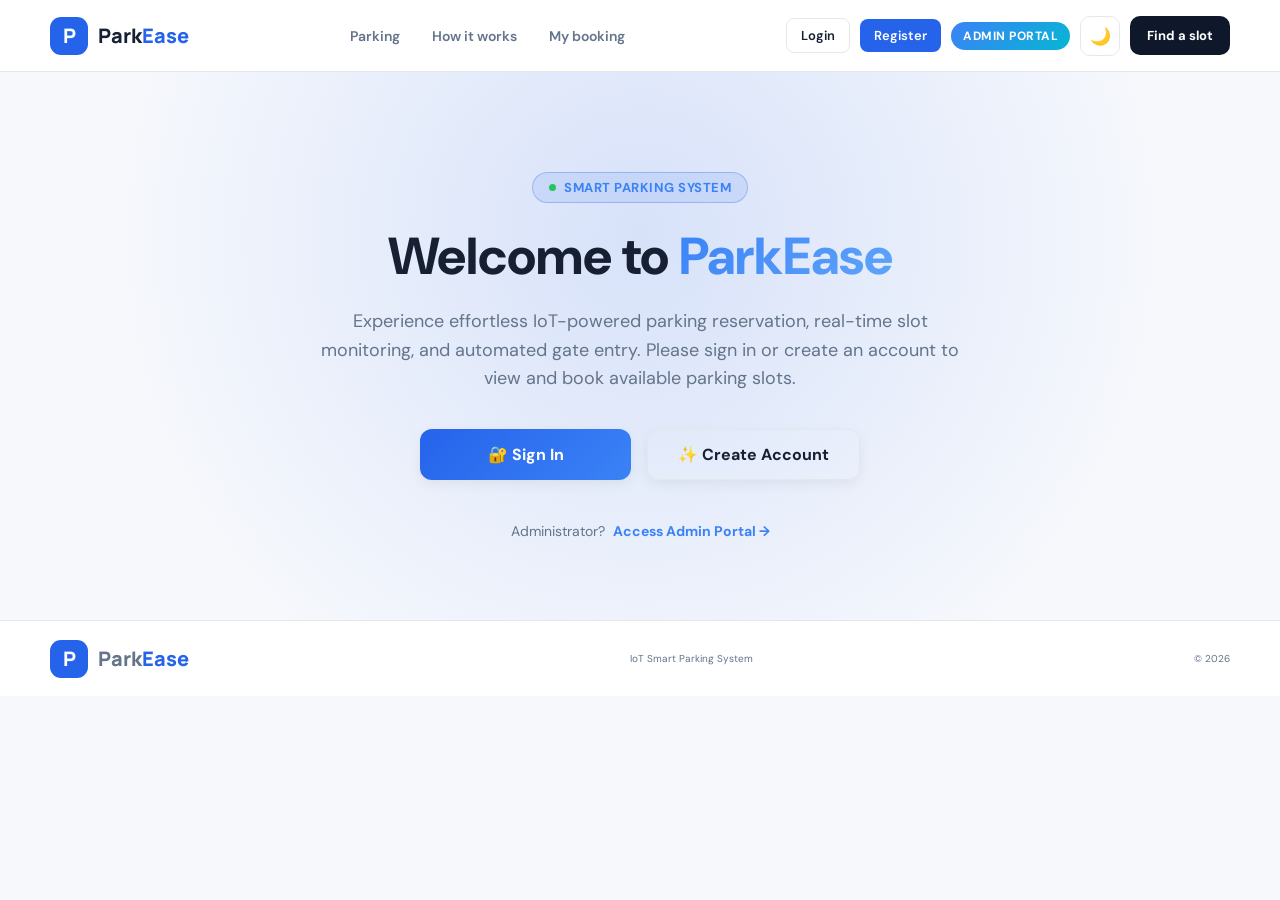
==== frontend/index.html @ 28d11a0b "Initial commit for ParkEase deployment" ====
<!DOCTYPE html>
<html lang="en">

<head>

    <meta charset="UTF-8">

    <meta name="viewport"
          content="width=device-width, initial-scale=1.0">

    <title>ParkEase | Smart Parking</title>

    <link rel="preconnect"
          href="https://fonts.googleapis.com">

    <link rel="preconnect"
          href="https://fonts.gstatic.com"
          crossorigin>

    <link href="https://fonts.googleapis.com/css2?family=DM+Sans:wght@400;500;600;700&family=Manrope:wght@600;700;800&display=swap"
          rel="stylesheet">

    <link rel="stylesheet"
          href="style.css">

</head>


<body>


<!-- =====================================================
     NAVBAR
===================================================== -->

<header class="navbar">

    <div class="container nav-inner">


        <a href="#" class="logo">

            <div class="logo-icon">
                P
            </div>

            <div>
                Park<span>Ease</span>
            </div>

        </a>


        <nav class="nav-links">

            <a href="#parking">
                Parking
            </a>

            <a href="#how">
                How it works
            </a>

            <a href="#booking">
                My booking
            </a>

        </nav>


        <div class="nav-actions">

            <button class="nav-auth-btn" id="navLoginBtn">
                Login
            </button>

            <button class="nav-auth-btn primary" id="navRegisterBtn">
                Register
            </button>

            <button class="nav-auth-btn hidden" id="navAccountBtn">
                👤 My Account
            </button>

            <button class="nav-auth-btn outline hidden" id="navLogoutBtn">
                Logout
            </button>

            <a href="admin.html" class="nav-admin-link" target="_blank">
                Admin Portal
            </a>

            <!-- DARK MODE -->

            <button
                class="theme-toggle"
                id="themeToggle"
                aria-label="Toggle dark mode">

                🌙

            </button>


            <a href="#parking"
               class="nav-button">

                Find a slot

            </a>

        </div>



        <button class="mobile-menu"
                id="mobileMenu">

            ☰

        </button>

    </div>

</header>



<!-- =====================================================
     WELCOME / AUTHENTICATION FIRST LANDING SCREEN
===================================================== -->

<section class="welcome-landing" id="welcomeLanding">
    <div class="container welcome-inner">
        <div class="welcome-badge">
            <span class="live-dot"></span> SMART PARKING SYSTEM
        </div>
        <h1 class="welcome-title">
            Welcome to <span>ParkEase</span>
        </h1>
        <p class="welcome-subtitle">
            Experience effortless IoT-powered parking reservation, real-time slot monitoring, and automated gate entry. Please sign in or create an account to view and book available parking slots.
        </p>
        <div class="welcome-actions">
            <button class="welcome-btn primary" id="welcomeLoginBtn">
                🔐 Sign In
            </button>
            <button class="welcome-btn secondary" id="welcomeRegisterBtn">
                ✨ Create Account
            </button>
        </div>
        <div class="welcome-admin-box">
            <span>Administrator?</span>
            <a href="admin.html" class="welcome-admin-link">Access Admin Portal →</a>
        </div>
    </div>
</section>


<!-- =====================================================
     USER PARKING DASHBOARD (Shown when Authenticated)
===================================================== -->

<div id="dashboardContent" class="dashboard-wrapper hidden">

<!-- =====================================================
     HERO
===================================================== -->

<section class="hero">

    <div class="container hero-content">



        <div class="hero-text">


            <div class="live-label">

                <span class="live-dot"></span>

                LIVE PARKING STATUS

            </div>


            <h1>

                Parking made
                <br>

                <span>effortless.</span>

            </h1>


            <p class="hero-description">

                Find available parking spaces in real time,
                reserve your spot in seconds, and arrive
                knowing exactly where to park.

            </p>


            <div class="hero-buttons">

                <a href="#parking"
                   class="primary-button">

                    Reserve a parking slot

                </a>


                <a href="#how"
                   class="secondary-button">

                    How it works

                </a>

            </div>


        </div>



        <!-- HERO DASHBOARD -->

        <div class="hero-dashboard">


            <div class="dashboard-header">


                <div>

                    <small>
                        SMART PARKING
                    </small>

                    <h3>
                        City Center Parking
                    </h3>

                </div>


                <div class="open-status">

                    OPEN

                </div>


            </div>



            <div class="availability">


                <div class="availability-number"
                     id="heroAvailable">

                    3

                </div>


                <div class="availability-text">

                    <strong>
                        spaces available
                    </strong>

                    <span>
                        out of 3 total spaces
                    </span>

                </div>


            </div>



            <div class="progress">

                <span id="heroProgress"></span>

            </div>



            <div class="mini-slots"
                 id="miniSlots">

            </div>


        </div>


    </div>

</section>



<!-- =====================================================
     STATISTICS
===================================================== -->

<section class="container stats">


    <div class="stat-card">


        <div class="stat-icon green">
            ✓
        </div>


        <div>

            <small>
                AVAILABLE
            </small>

            <strong id="availableCount">
                3
            </strong>

        </div>


    </div>



    <div class="stat-card">


        <div class="stat-icon yellow">
            ◷
        </div>


        <div>

            <small>
                RESERVED
            </small>

            <strong id="reservedCount">
                0
            </strong>

        </div>


    </div>



    <div class="stat-card">


        <div class="stat-icon red">
            ●
        </div>


        <div>

            <small>
                OCCUPIED
            </small>

            <strong id="occupiedCount">
                0
            </strong>

        </div>


    </div>



    <div class="stat-card">


        <div class="stat-icon blue">
            ⚡
        </div>


        <div>

            <small>
                SYSTEM
            </small>

            <strong>
                ONLINE
            </strong>

        </div>


    </div>


</section>



<!-- =====================================================
     PARKING
===================================================== -->

<section class="parking-section"
         id="parking">


    <div class="container">


        <div class="section-title">


            <span class="section-label">
                PARKING AREA
            </span>


            <h2>
                Choose your parking space
            </h2>


            <p>
                Check live availability and reserve
                an open space before you arrive.
            </p>


        </div>



        <div class="parking-wrapper">


            <div class="parking-area">

                <div class="slot-grid"
                     id="slotGrid">

                </div>

            </div>



            <aside class="parking-info">


                <div class="info-icon">
                    P
                </div>


                <h3>
                    Park with confidence.
                </h3>


                <p>

                    Your parking status will be
                    updated automatically using IoT
                    sensors once the hardware is connected.

                </p>



                <div class="info-row">

                    <span>
                        Availability
                    </span>

                    <strong id="sideAvailability">
                        3 / 3
                    </strong>

                </div>



                <div class="info-row">

                    <span>
                        Booking
                    </span>

                    <strong>
                        Instant
                    </strong>

                </div>



                <div class="info-row">

                    <span>
                        Access
                    </span>

                    <strong>
                        24 / 7
                    </strong>

                </div>


            </aside>


        </div>


    </div>

</section>



<!-- =====================================================
     HOW IT WORKS
===================================================== -->

<section class="how"
         id="how">


    <div class="container">


        <div class="section-title">


            <span class="section-label">
                HOW IT WORKS
            </span>


            <h2>
                From booking to parked.
            </h2>


            <p>
                Book your slot, verify your reservation at the entrance, and park with IoT assistance.
            </p>


        </div>



        <div class="steps">


            <article class="step">

                <div class="step-number">
                    01
                </div>

                <div class="step-icon">
                    B
                </div>

                <h3>
                    Book your slot
                </h3>

                <p>
                    Check live slot availability and
                    reserve a parking space with your
                    vehicle number.
                </p>

            </article>



            <article class="step">

                <div class="step-number">
                    02
                </div>

                <div class="step-icon">
                    ✓
                </div>

                <h3>
                    Verify & enter
                </h3>

                <p>
                    When your vehicle reaches the
                    entry sensor, tap Enter Parking.
                    Your active booking is verified
                    automatically.
                </p>

            </article>



            <article class="step">

                <div class="step-number">
                    03
                </div>

                <div class="step-icon">
                    P
                </div>

                <h3>
                    Gate opens & park
                </h3>

                <p>
                    A verified vehicle is allowed
                    through the smart gate. The slot
                    sensor then confirms the vehicle.
                </p>

            </article>


        </div>


    </div>

</section>



<!-- =====================================================
     MY BOOKING
===================================================== -->

<section class="booking-section"
         id="booking">


    <div class="container">


        <div class="booking-card">


            <div>

                <span class="section-label">
                    MY BOOKING
                </span>


                <h2 id="bookingHeading">
                    No active reservation
                </h2>


                <p id="bookingText">
                    Choose an available slot
                    to create your reservation.
                </p>

                <div class="booking-details hidden"
                     id="bookingDetails">

                    <div class="booking-detail">
                        <span>Booking ID</span>
                        <strong id="bookingIdValue">—</strong>
                    </div>

                    <div class="booking-detail">
                        <span>Vehicle</span>
                        <strong id="bookingVehicleValue">—</strong>
                    </div>

                    <div class="booking-detail">
                        <span>Slot</span>
                        <strong id="bookingSlotValue">—</strong>
                    </div>

                </div>

                <div class="entry-panel hidden"
                     id="entryPanel">

                    <div class="entry-status">
                        <span class="entry-status-dot"
                              id="entryStatusDot"></span>

                        <div>
                            <strong id="entryStatusTitle">
                                Ready for entry
                            </strong>

                            <p id="entryStatusText">
                                Reach the entry sensor, then tap Enter Parking.
                            </p>
                        </div>
                    </div>

                    <button class="enter-button"
                            id="enterParking"
                            type="button">

                        Enter Parking

                    </button>

                </div>

            </div>


            <button class="cancel-button hidden"
                    id="cancelBooking">

                Cancel reservation

            </button>


        </div>


    </div>

</section>

</div> <!-- End #dashboardContent -->

<!-- =====================================================
     FOOTER
===================================================== -->

<footer>

    <div class="container footer-inner">


        <div class="logo">

            <div class="logo-icon">
                P
            </div>

            <div>
                Park<span>Ease</span>
            </div>

        </div>


        <span>
            IoT Smart Parking System
        </span>


        <span>
            © 2026
        </span>


    </div>

</footer>



<!-- =====================================================
     BOOKING MODAL
===================================================== -->

<div class="modal-overlay hidden"
     id="modal">


    <div class="modal">


        <button class="close-modal"
                id="closeModal">

            ×

        </button>


        <div class="modal-icon">
            P
        </div>


        <span class="section-label">
            RESERVE PARKING
        </span>


        <h2>
            Book <span id="modalSlot">S1</span>
        </h2>


        <p class="modal-description">
            Your account profile is automatically linked to this reservation.
            Please enter your vehicle number below to confirm.
        </p>


        <form id="bookingForm">


            <input type="hidden"
                   id="selectedSlot">


            <div class="form-group">

                <label>
                    Full name <small class="field-badge">(Auto-fetched from account)</small>
                </label>

                <input type="text"
                       id="userName"
                       placeholder="Account Full Name"
                       readonly
                       disabled
                       class="readonly-field">

            </div>


            <div class="form-group">

                <label>
                    Mobile number <small class="field-badge">(Auto-fetched from account)</small>
                </label>

                <input type="tel"
                       id="userPhone"
                       placeholder="Account Mobile Number"
                       readonly
                       disabled
                       class="readonly-field">

            </div>



            <div class="form-group">

                <label>
                    Vehicle number
                </label>

                <input type="text"
                       id="vehicleNumber"
                       placeholder="e.g. MH12AB1234"
                       maxlength="12"
                       autocomplete="off"
                       required>

            </div>


            <button class="confirm-button"
                    type="submit">

                Confirm reservation

            </button>


        </form>


        <small class="demo-note">

            Your booking is linked to your vehicle number
            and will be verified before parking entry.

        </small>


    </div>

</div>



<!-- =====================================================
     LOGIN MODAL
===================================================== -->
<div class="modal-overlay hidden" id="loginModal">
    <div class="modal">
        <button class="close-modal" id="closeLoginModal">×</button>
        <div class="modal-icon">P</div>
        <span class="section-label">USER ACCESS</span>
        <h2>Sign In to <span>ParkEase</span></h2>
        <p class="modal-description">Enter your email and password to access your reservations.</p>
        
        <form id="userLoginForm">
            <div class="form-group">
                <label>Email address</label>
                <input type="email" id="loginEmail" placeholder="your.email@example.com" required>
            </div>
            <div class="form-group">
                <label>Password</label>
                <div class="password-input-wrapper">
                    <input type="password" id="loginPassword" required>
                    <button type="button" class="password-toggle-btn" aria-label="Toggle password visibility" tabindex="-1">👁️</button>
                </div>
            </div>
            <button class="confirm-button" type="submit" id="btnLoginSubmit">Sign In</button>
        </form>
        
        <div class="auth-modal-footer">
            <a href="#" id="openForgotPassword" class="forgot-password-link">Forgot Password?</a>
        </div>
        <div class="auth-modal-footer">
            Don't have an account? <a href="#" id="switchToRegister">Create Account</a>
        </div>
    </div>
</div>

<!-- =====================================================
     FORGOT PASSWORD MODAL
===================================================== -->
<div class="modal-overlay hidden" id="forgotPasswordModal">
    <div class="modal">
        <button class="close-modal" id="closeForgotPasswordModal">×</button>
        <div class="modal-icon">🔑</div>
        <span class="section-label">ACCOUNT RECOVERY</span>
        <h2>Forgot Password?</h2>
        <p class="modal-description">Enter your registered email address to receive password reset instructions.</p>
        
        <form id="forgotPasswordForm">
            <div class="form-group">
                <label>Email address</label>
                <input type="email" id="forgotEmail" placeholder="your.email@example.com" required>
            </div>
            <button class="confirm-button" type="submit" id="btnForgotSubmit">Send Reset Link</button>
        </form>
        
        <div class="auth-modal-footer">
            Remember your password? <a href="#" id="forgotSwitchToLogin">Sign in instead</a>
        </div>
    </div>
</div>

<!-- =====================================================
     RESET PASSWORD MODAL
===================================================== -->
<div class="modal-overlay hidden" id="resetPasswordModal">
    <div class="modal">
        <button class="close-modal" id="closeResetPasswordModal">×</button>
        <div class="modal-icon">🔒</div>
        <span class="section-label">NEW PASSWORD</span>
        <h2>Reset Password</h2>
        <p class="modal-description">Enter your reset token and your new password below.</p>
        
        <form id="resetPasswordForm">
            <div class="form-group">
                <label>Reset Token</label>
                <input type="text" id="resetToken" placeholder="Enter reset token" required>
            </div>
            <div class="form-group">
                <label>New Password</label>
                <div class="password-input-wrapper">
                    <input type="password" id="resetNewPassword" minlength="6" required>
                    <button type="button" class="password-toggle-btn" aria-label="Toggle password visibility" tabindex="-1">👁️</button>
                </div>
            </div>
            <div class="form-group">
                <label>Confirm New Password</label>
                <div class="password-input-wrapper">
                    <input type="password" id="resetConfirmPassword" minlength="6" required>
                    <button type="button" class="password-toggle-btn" aria-label="Toggle password visibility" tabindex="-1">👁️</button>
                </div>
            </div>
            <button class="confirm-button" type="submit" id="btnResetSubmit">Reset Password</button>
        </form>
        
        <div class="auth-modal-footer">
            <a href="#" id="resetSwitchToLogin">Back to Sign In</a>
        </div>
    </div>
</div>

<!-- =====================================================
     REGISTER MODAL
===================================================== -->
<div class="modal-overlay hidden" id="registerModal">
    <div class="modal">
        <button class="close-modal" id="closeRegisterModal">×</button>
        <div class="modal-icon">P</div>
        <span class="section-label">NEW ACCOUNT</span>
        <h2>Create Account</h2>
        <p class="modal-description">Register to manage smart parking reservations effortlessly.</p>
        
        <form id="userRegisterForm">
            <div class="form-group">
                <label>Full name</label>
                <input type="text" id="regName" placeholder="Enter your full name" required>
            </div>
            <div class="form-group">
                <label>Email address</label>
                <input type="email" id="regEmail" placeholder="your.email@example.com" required>
            </div>
            <div class="form-group">
                <label>Mobile number</label>
                <input type="tel" id="regPhone" placeholder="10-digit mobile number" maxlength="10" pattern="[0-9]{10}" required>
            </div>
            <div class="form-group">
                <label>Password</label>
                <div class="password-input-wrapper">
                    <input type="password" id="regPassword" minlength="6" required>
                    <button type="button" class="password-toggle-btn" aria-label="Toggle password visibility" tabindex="-1">👁️</button>
                </div>
            </div>
            <div class="form-group">
                <label>Confirm Password</label>
                <div class="password-input-wrapper">
                    <input type="password" id="regConfirmPassword" minlength="6" required>
                    <button type="button" class="password-toggle-btn" aria-label="Toggle password visibility" tabindex="-1">👁️</button>
                </div>
            </div>
            <button class="confirm-button" type="submit" id="btnRegisterSubmit">Register Account</button>
        </form>

        <div class="auth-modal-footer">
            Already have an account? <a href="#" id="switchToLogin">Sign in instead</a>
        </div>
    </div>
</div>

<!-- =====================================================
     MY ACCOUNT MODAL
===================================================== -->
<div class="modal-overlay hidden" id="accountModal">
    <div class="modal">
        <button class="close-modal" id="closeAccountModal">×</button>
        <div class="modal-icon">👤</div>
        <span class="section-label">USER PROFILE</span>
        <h2>My Account</h2>
        <div class="account-details-box">
            <div class="account-row"><span>Full Name</span><strong id="accName">—</strong></div>
            <div class="account-row"><span>Email</span><strong id="accEmail">—</strong></div>
            <div class="account-row"><span>Mobile</span><strong id="accPhone">—</strong></div>
            <div class="account-row"><span>Role</span><strong id="accRole">USER</strong></div>
        </div>
        <div class="account-actions">
            <a href="#booking" class="account-btn" id="btnGoToBooking">My Booking</a>
            <button type="button" class="account-btn danger" id="modalLogoutBtn">Sign Out</button>
        </div>
    </div>
</div>

<!-- TOAST -->

<div class="toast hidden"
     id="toast">
</div>



<script src="script.js"></script>

</body>

</html>
---- frontend/style.css ----
/* =====================================================
   PARKEASE - SMART PARKING
   COMPLETE RESPONSIVE CSS
===================================================== */


/* =====================================================
   GLOBAL RESET
===================================================== */

* {
    margin: 0;
    padding: 0;
    box-sizing: border-box;
}

html {
    scroll-behavior: smooth;
}

body {
    font-family: "DM Sans", sans-serif;
    background: var(--background);
    color: var(--text);

    transition:
        background 0.3s ease,
        color 0.3s ease;
}

button,
input {
    font-family: inherit;
}

button {
    cursor: pointer;
}

a {
    text-decoration: none;
    color: inherit;
}

img {
    max-width: 100%;
    display: block;
}


/* =====================================================
   LIGHT MODE VARIABLES
===================================================== */

:root {

    --primary: #2563eb;
    --primary-dark: #1d4ed8;

    --green: #16a34a;
    --green-border: #22c55e;
    --green-light: #ecfdf3;

    --yellow: #d97706;
    --yellow-border: #f59e0b;
    --yellow-light: #fff7ed;

    --red: #dc2626;
    --red-border: #ef4444;
    --red-light: #fef2f2;

    --dark: #0f172a;

    --text: #172033;
    --muted: #64748b;

    --background: #f6f8fc;

    --card: #ffffff;

    --border: #e5e7eb;

    --parking-bg: #e9edf3;

    --soft-bg: #f7f9fb;

    --input-bg: #ffffff;
}


/* =====================================================
   DARK MODE VARIABLES
===================================================== */

body.dark {

    --text: #e5e7eb;

    --muted: #94a3b8;

    --background: #080d18;

    --card: #111827;

    --border: #263244;

    --parking-bg: #111a2a;

    --soft-bg: #172235;

    --input-bg: #0f172a;

    --dark: #020617;

}


/* =====================================================
   CONTAINER
===================================================== */

.container {

    width:
        min(
            1180px,
            calc(100% - 40px)
        );

    margin:
        0 auto;
}


/* =====================================================
   NAVBAR
===================================================== */

.navbar {

    height: 72px;

    background:
        rgba(255, 255, 255, 0.92);

    border-bottom:
        1px solid var(--border);

    display:
        flex;

    align-items:
        center;

    position:
        sticky;

    top:
        0;

    z-index:
        1000;

    backdrop-filter:
        blur(12px);

    transition:
        background 0.3s ease,
        border-color 0.3s ease;
}


body.dark .navbar {

    background:
        rgba(8, 13, 24, 0.94);
}


.nav-inner {

    display:
        flex;

    align-items:
        center;

    justify-content:
        space-between;

    gap:
        20px;
}


.logo {

    display:
        flex;

    align-items:
        center;

    gap:
        10px;

    font-family:
        "Manrope", sans-serif;

    font-size:
        20px;

    font-weight:
        800;

    flex-shrink:
        0;
}


.logo span {

    color:
        var(--primary);
}


.logo-icon {

    width:
        38px;

    height:
        38px;

    background:
        var(--primary);

    color:
        white;

    border-radius:
        11px;

    display:
        flex;

    align-items:
        center;

    justify-content:
        center;

    font-weight:
        800;

    flex-shrink:
        0;
}


/* ---------- NAV LINKS ---------- */

.nav-links {

    display:
        flex;

    align-items:
        center;

    gap:
        32px;

    color:
        var(--muted);

    font-size:
        14px;

    font-weight:
        600;
}


.nav-links a {

    transition:
        color 0.2s ease;
}


.nav-links a:hover {

    color:
        var(--primary);
}


/* ---------- NAV ACTIONS ---------- */

.nav-actions {

    display:
        flex;

    align-items:
        center;

    gap:
        10px;
}


/* ---------- DARK MODE ---------- */

.theme-toggle {

    width:
        40px;

    height:
        40px;

    border:
        1px solid var(--border);

    border-radius:
        10px;

    background:
        var(--card);

    color:
        var(--text);

    display:
        flex;

    align-items:
        center;

    justify-content:
        center;

    font-size:
        17px;

    transition:
        transform 0.25s ease,
        border-color 0.25s ease;
}


.theme-toggle:hover {

    transform:
        rotate(12deg);

    border-color:
        var(--primary);
}


/* ---------- FIND SLOT ---------- */

.nav-button {

    background:
        var(--dark);

    color:
        white;

    padding:
        11px 17px;

    border-radius:
        10px;

    font-size:
        13px;

    font-weight:
        700;

    white-space:
        nowrap;
}


/* ---------- MOBILE MENU ---------- */

.mobile-menu {

    display:
        none;

    width:
        40px;

    height:
        40px;

    border:
        none;

    border-radius:
        10px;

    background:
        var(--soft-bg);

    color:
        var(--text);

    align-items:
        center;

    justify-content:
        center;

    font-size:
        20px;
}


/* =====================================================
   HERO
===================================================== */

.hero {

    background:

        radial-gradient(
            circle at 85% 15%,
            rgba(59, 130, 246, 0.35),
            transparent 30%
        ),

        linear-gradient(
            135deg,
            #0b1730,
            #102d59
        );

    color:
        white;

    padding:
        85px 0 120px;

    position:
        relative;

    overflow:
        hidden;
}


.hero-content {

    display:
        grid;

    grid-template-columns:
        1.1fr 0.9fr;

    align-items:
        center;

    gap:
        70px;
}


/* ---------- LIVE LABEL ---------- */

.live-label {

    display:
        inline-flex;

    align-items:
        center;

    gap:
        8px;

    padding:
        7px 12px;

    border-radius:
        50px;

    background:
        rgba(255, 255, 255, 0.08);

    border:
        1px solid
        rgba(255, 255, 255, 0.12);

    color:
        #a9c9ff;

    font-size:
        11px;

    font-weight:
        700;

    letter-spacing:
        1px;
}


.live-dot {

    width:
        7px;

    height:
        7px;

    background:
        #22c55e;

    border-radius:
        50%;

    flex-shrink:
        0;
}


/* ---------- HERO TITLE ---------- */

.hero h1 {

    font-family:
        "Manrope", sans-serif;

    font-size:
        clamp(45px, 6vw, 72px);

    line-height:
        1;

    letter-spacing:
        -4px;

    margin:
        25px 0;
}


.hero h1 span {

    color:
        #74aaff;
}


/* ---------- HERO DESCRIPTION ---------- */

.hero-description {

    max-width:
        570px;

    color:
        #c5d1e2;

    font-size:
        16px;

    line-height:
        1.7;

    margin-bottom:
        30px;
}


/* ---------- HERO BUTTONS ---------- */

.hero-buttons {

    display:
        flex;

    gap:
        12px;

    flex-wrap:
        wrap;
}


.primary-button {

    border:
        none;

    background:
        var(--primary);

    color:
        white;

    padding:
        14px 20px;

    border-radius:
        11px;

    font-weight:
        700;

    font-size:
        13px;

    transition:
        background 0.2s ease,
        transform 0.2s ease;
}


.primary-button:hover {

    background:
        var(--primary-dark);

    transform:
        translateY(-1px);
}


.secondary-button {

    border:
        1px solid
        rgba(255, 255, 255, 0.2);

    background:
        rgba(255, 255, 255, 0.06);

    color:
        white;

    padding:
        14px 20px;

    border-radius:
        11px;

    font-weight:
        600;

    font-size:
        13px;
}


/* =====================================================
   HERO DASHBOARD
===================================================== */

.hero-dashboard {

    background:
        var(--card);

    color:
        var(--text);

    border-radius:
        22px;

    padding:
        25px;

    box-shadow:
        0 30px 70px
        rgba(0, 0, 0, 0.25);
}


.dashboard-header {

    display:
        flex;

    justify-content:
        space-between;

    align-items:
        center;

    gap:
        15px;

    margin-bottom:
        22px;
}


.dashboard-header small {

    color:
        var(--muted);

    font-size:
        11px;
}


.dashboard-header h3 {

    font-family:
        "Manrope", sans-serif;

    font-size:
        18px;

    margin-top:
        4px;
}


.open-status {

    background:
        var(--green-light);

    color:
        var(--green);

    padding:
        6px 10px;

    border-radius:
        20px;

    font-size:
        10px;

    font-weight:
        800;

    flex-shrink:
        0;
}


.availability {

    display:
        flex;

    align-items:
        center;

    gap:
        18px;

    padding:
        20px 0;

    border-top:
        1px solid var(--border);

    border-bottom:
        1px solid var(--border);
}


.availability-number {

    font-family:
        "Manrope", sans-serif;

    color:
        var(--primary);

    font-size:
        55px;

    font-weight:
        800;

    line-height:
        1;
}


.availability-text strong {

    display:
        block;

    font-size:
        13px;
}


.availability-text span {

    color:
        var(--muted);

    font-size:
        10px;
}


.progress {

    height:
        7px;

    background:
        var(--soft-bg);

    border-radius:
        20px;

    overflow:
        hidden;

    margin:
        18px 0;
}


.progress span {

    display:
        block;

    height:
        100%;

    width:
        100%;

    background:
        var(--primary);

    transition:
        width 0.4s ease;
}


.mini-slots {

    display:
        grid;

    grid-template-columns:
        repeat(3, 1fr);

    gap:
        10px;
}


.mini-slot {

    padding:
        14px;

    border-radius:
        12px;

    background:
        var(--soft-bg);

    border:
        1px solid var(--border);
}


.mini-slot strong {

    display:
        block;

    font-size:
        12px;

    margin-bottom:
        7px;
}


.mini-slot span {

    font-size:
        9px;

    font-weight:
        800;
}


.mini-slot.available {

    border:
        2px solid #22c55e;
}


.mini-slot.available span {

    color:
        var(--green);
}


.mini-slot.reserved {

    border:
        2px solid #f59e0b;
}


.mini-slot.reserved span {

    color:
        #f59e0b;
}


.mini-slot.occupied {

    border:
        2px solid #ef4444;
}


.mini-slot.occupied span {

    color:
        #ef4444;
}


/* =====================================================
   STATISTICS
===================================================== */

.stats {

    display:
        grid;

    grid-template-columns:
        repeat(4, 1fr);

    gap:
        15px;

    margin-top:
        -40px;

    position:
        relative;

    z-index:
        10;
}


.stat-card {

    background:
        var(--card);

    border:
        1px solid var(--border);

    border-radius:
        16px;

    padding:
        18px;

    display:
        flex;

    align-items:
        center;

    gap:
        13px;

    box-shadow:
        0 12px 35px
        rgba(15, 23, 42, 0.06);
}


.stat-icon {

    width:
        40px;

    height:
        40px;

    border-radius:
        11px;

    display:
        flex;

    align-items:
        center;

    justify-content:
        center;

    font-weight:
        800;

    flex-shrink:
        0;
}


.stat-icon.green {

    background:
        var(--green-light);

    color:
        var(--green);
}


.stat-icon.yellow {

    background:
        var(--yellow-light);

    color:
        var(--yellow);
}


.stat-icon.red {

    background:
        var(--red-light);

    color:
        var(--red);
}


.stat-icon.blue {

    background:
        #eff6ff;

    color:
        var(--primary);
}


body.dark .stat-icon.blue {

    background:
        #172d52;
}


.stat-card small {

    display:
        block;

    color:
        var(--muted);

    font-size:
        9px;

    font-weight:
        700;
}


.stat-card strong {

    display:
        block;

    font-family:
        "Manrope", sans-serif;

    font-size:
        22px;

    margin-top:
        3px;
}


/* =====================================================
   SECTION TITLE
===================================================== */

.section-title {

    text-align:
        center;

    max-width:
        650px;

    margin:
        auto auto 40px;
}


.section-label {

    color:
        var(--primary);

    font-size:
        10px;

    font-weight:
        800;

    letter-spacing:
        1.5px;
}


.section-title h2 {

    font-family:
        "Manrope", sans-serif;

    font-size:
        clamp(30px, 4vw, 42px);

    letter-spacing:
        -2px;

    margin:
        10px 0;
}


.section-title p {

    color:
        var(--muted);

    font-size:
        14px;

    line-height:
        1.6;
}


/* =====================================================
   PARKING SECTION
===================================================== */

.parking-section {

    padding:
        100px 0 80px;
}


.parking-wrapper {

    display:
        grid;

    grid-template-columns:
        1fr 280px;

    gap:
        20px;
}


/* =====================================================
   PARKING SECTION & ULTRA-MODERN SLOT CARDS
===================================================== */

.parking-wrapper {
    display: grid;
    grid-template-columns: 1fr 300px;
    gap: 24px;
    align-items: stretch;
}

@media (max-width: 992px) {
    .parking-wrapper {
        grid-template-columns: 1fr;
    }
}

.parking-area {
    background: radial-gradient(circle at 50% 0%, #1e293b 0%, #0f172a 100%);
    border-radius: 28px;
    padding: 24px;
    position: relative;
    overflow: hidden;
    border: 1px solid rgba(255, 255, 255, 0.08);
    box-shadow: 0 25px 60px rgba(0, 0, 0, 0.4), inset 0 1px 1px rgba(255, 255, 255, 0.1);
}

.parking-area::before {
    content: "";
    position: absolute;
    top: 0;
    bottom: 0;
    left: 50%;
    border-left: 2px dashed rgba(255, 255, 255, 0.15);
    z-index: 1;
}

.slot-grid {
    display: grid;
    grid-template-columns: repeat(auto-fit, minmax(220px, 1fr));
    gap: 18px;
    position: relative;
    z-index: 2;
}

.slot-card {
    background: rgba(30, 41, 59, 0.7);
    backdrop-filter: blur(12px);
    -webkit-backdrop-filter: blur(12px);
    border-radius: 22px;
    padding: 18px;
    border: 2px solid rgba(255, 255, 255, 0.08);
    min-height: 290px;
    display: flex;
    flex-direction: column;
    justify-content: space-between;
    transition: all 0.35s cubic-bezier(0.16, 1, 0.3, 1);
    position: relative;
    overflow: hidden;
}

.slot-card::after {
    content: "";
    position: absolute;
    top: 0;
    left: 0;
    right: 0;
    height: 4px;
    transition: background 0.3s ease;
}

.slot-card:hover {
    transform: translateY(-8px) scale(1.02);
}

/* Status variants */
.slot-card.available {
    border-color: rgba(34, 197, 94, 0.4);
    box-shadow: 0 12px 30px rgba(34, 197, 94, 0.15), 0 0 0 1px rgba(34, 197, 94, 0.2);
}
.slot-card.available::after {
    background: linear-gradient(90deg, #10b981, #34d399);
}
.slot-card.available:hover {
    box-shadow: 0 20px 40px rgba(34, 197, 94, 0.25), 0 0 20px rgba(34, 197, 94, 0.3);
}

.slot-card.reserved {
    border-color: rgba(245, 158, 11, 0.4);
    box-shadow: 0 12px 30px rgba(245, 158, 11, 0.15), 0 0 0 1px rgba(245, 158, 11, 0.2);
}
.slot-card.reserved::after {
    background: linear-gradient(90deg, #f59e0b, #fbbf24);
}

.slot-card.occupied {
    border-color: rgba(239, 68, 68, 0.4);
    box-shadow: 0 12px 30px rgba(239, 68, 68, 0.15), 0 0 0 1px rgba(239, 68, 68, 0.2);
}
.slot-card.occupied::after {
    background: linear-gradient(90deg, #ef4444, #f87171);
}

.slot-card.exiting {
    border-color: rgba(59, 130, 246, 0.4);
    box-shadow: 0 12px 30px rgba(59, 130, 246, 0.15), 0 0 0 1px rgba(59, 130, 246, 0.2);
}
.slot-card.exiting::after {
    background: linear-gradient(90deg, #3b82f6, #60a5fa);
}

.slot-top {
    display: flex;
    justify-content: space-between;
    align-items: center;
}

.slot-name {
    font-family: "Manrope", sans-serif;
    font-weight: 800;
    font-size: 16px;
    color: #f8fafc;
    letter-spacing: -0.5px;
}

.badge {
    padding: 6px 12px;
    border-radius: 30px;
    font-size: 10px;
    font-weight: 800;
    letter-spacing: 0.5px;
    display: inline-flex;
    align-items: center;
    gap: 6px;
    text-transform: uppercase;
}

.badge-dot {
    width: 6px;
    height: 6px;
    border-radius: 50%;
    display: inline-block;
}

.badge.available {
    background: rgba(34, 197, 94, 0.15);
    color: #4ade80;
    border: 1px solid rgba(74, 222, 128, 0.3);
}
.badge.available .badge-dot {
    background: #4ade80;
    box-shadow: 0 0 8px #4ade80;
    animation: pulseGlow 2s infinite;
}

.badge.reserved {
    background: rgba(245, 158, 11, 0.15);
    color: #fbbf24;
    border: 1px solid rgba(251, 191, 36, 0.3);
}
.badge.reserved .badge-dot {
    background: #fbbf24;
}

.badge.occupied {
    background: rgba(239, 68, 68, 0.15);
    color: #f87171;
    border: 1px solid rgba(248, 113, 113, 0.3);
}
.badge.occupied .badge-dot {
    background: #f87171;
    box-shadow: 0 0 8px #f87171;
}

.badge.exiting {
    background: rgba(59, 130, 246, 0.15);
    color: #60a5fa;
    border: 1px solid rgba(96, 165, 250, 0.3);
}
.badge.exiting .badge-dot {
    background: #60a5fa;
}

@keyframes pulseGlow {
    0%, 100% { opacity: 1; transform: scale(1); }
    50% { opacity: 0.5; transform: scale(1.3); }
}

/* CAR AREA DESIGN */
.car-area {
    height: 150px;
    border-radius: 16px;
    background: rgba(15, 23, 42, 0.6);
    border: 1px dashed rgba(255, 255, 255, 0.1);
    display: flex;
    flex-direction: column;
    align-items: center;
    justify-content: center;
    margin: 14px 0;
    position: relative;
    overflow: hidden;
}

.bay-floor-marking {
    position: absolute;
    top: 10px;
    font-size: 11px;
    font-weight: 800;
    letter-spacing: 1px;
    color: rgba(255, 255, 255, 0.15);
}

.car {
    width: 54px;
    height: 96px;
    border-radius: 14px 14px 10px 10px;
    position: relative;
    transition: all 0.5s cubic-bezier(0.16, 1, 0.3, 1);
    box-shadow: 0 8px 20px rgba(0, 0, 0, 0.4);
}

.car.available {
    background: rgba(30, 41, 59, 0.4);
    border: 2px dashed rgba(255, 255, 255, 0.2);
    box-shadow: none;
    opacity: 0.5;
}

.car.reserved {
    background: linear-gradient(180deg, #d97706 0%, #b45309 100%);
    border: 2px solid #fbbf24;
}

.car.occupied {
    background: linear-gradient(180deg, #dc2626 0%, #991b1b 100%);
    border: 2px solid #f87171;
    animation: carDriveIn 0.6s cubic-bezier(0.16, 1, 0.3, 1);
}

.car.exiting {
    background: linear-gradient(180deg, #2563eb 0%, #1d4ed8 100%);
    border: 2px solid #60a5fa;
}

.car-windshield {
    position: absolute;
    width: 38px;
    height: 22px;
    top: 18px;
    left: 6px;
    background: rgba(15, 23, 42, 0.85);
    border-radius: 6px 6px 4px 4px;
    border: 1px solid rgba(255, 255, 255, 0.2);
}

.car-roof {
    position: absolute;
    width: 38px;
    height: 28px;
    top: 42px;
    left: 6px;
    background: rgba(255, 255, 255, 0.1);
    border-radius: 4px;
}

.car-headlight {
    position: absolute;
    width: 8px;
    height: 5px;
    top: 3px;
    background: #fef08a;
    border-radius: 3px;
    box-shadow: 0 -4px 10px #fef08a;
}
.car-headlight.left { left: 6px; }
.car-headlight.right { right: 6px; }

@keyframes carDriveIn {
    0% { transform: translateY(30px); opacity: 0; }
    100% { transform: translateY(0); opacity: 1; }
}

/* SLOT BOTTOM */
.slot-bottom {
    display: flex;
    align-items: center;
    justify-content: space-between;
    gap: 10px;
}

.slot-meta-info {
    display: flex;
    flex-direction: column;
}

.slot-description {
    color: #94a3b8;
    font-size: 12px;
    font-weight: 600;
}

.slot-vehicle-tag {
    color: #cbd5e1;
    font-size: 11px;
    font-family: var(--font-mono, monospace);
    font-weight: 700;
}

.book-button {
    background: linear-gradient(135deg, #3b82f6 0%, #2563eb 100%);
    color: #ffffff;
    border: none;
    padding: 10px 16px;
    border-radius: 12px;
    font-size: 12px;
    font-weight: 800;
    display: inline-flex;
    align-items: center;
    gap: 6px;
    cursor: pointer;
    box-shadow: 0 4px 14px rgba(59, 130, 246, 0.35);
    transition: all 0.25s ease;
}

.book-button:hover {
    background: linear-gradient(135deg, #2563eb 0%, #1d4ed8 100%);
    transform: translateY(-2px);
    box-shadow: 0 8px 22px rgba(59, 130, 246, 0.5);
}

.btn-arrow {
    transition: transform 0.2s ease;
}
.book-button:hover .btn-arrow {
    transform: translateX(4px);
}

.not-available {
    font-size: 11px;
    font-weight: 800;
    color: #64748b;
    letter-spacing: 0.5px;
}

/* PARKING INFORMATION SIDEBAR */
.parking-info {
    background: linear-gradient(145deg, #0f172a, #1e293b);
    border-radius: 28px;
    padding: 28px;
    border: 1px solid rgba(255, 255, 255, 0.08);
    box-shadow: 0 25px 60px rgba(0, 0, 0, 0.4);
    display: flex;
    flex-direction: column;
    justify-content: space-between;
}

.info-icon {
    width: 48px;
    height: 48px;
    background: linear-gradient(135deg, #3b82f6, #1d4ed8);
    color: white;
    font-size: 22px;
    font-weight: 900;
    border-radius: 16px;
    display: flex;
    align-items: center;
    justify-content: center;
    box-shadow: 0 10px 25px rgba(59, 130, 246, 0.4);
    margin-bottom: 16px;
}

.parking-info h3 {
    font-size: 20px;
    font-weight: 800;
    color: #f8fafc;
    margin-bottom: 8px;
}

.parking-info p {
    color: #94a3b8;
    font-size: 13px;
    line-height: 1.6;
    margin-bottom: 24px;
}

.info-row {
    display: flex;
    justify-content: space-between;
    align-items: center;
    padding: 12px 16px;
    background: rgba(30, 41, 59, 0.6);
    border-radius: 14px;
    border: 1px solid rgba(255, 255, 255, 0.05);
    margin-bottom: 10px;
    transition: transform 0.2s ease;
}

.info-row:hover {
    transform: translateX(4px);
    background: rgba(30, 41, 59, 0.9);
}

.info-row span {
    color: #cbd5e1;
    font-size: 13px;
    font-weight: 600;
}

.info-row strong {
    color: #38bdf8;
    font-size: 14px;
    font-weight: 800;
}


.info-icon {

    width:
        42px;

    height:
        42px;

    background:
        var(--primary);

    border-radius:
        12px;

    display:
        flex;

    align-items:
        center;

    justify-content:
        center;

    font-weight:
        800;

    margin-bottom:
        22px;
}


.parking-info h3 {

    font-family:
        "Manrope", sans-serif;

    font-size:
        22px;

    margin-bottom:
        10px;
}


.parking-info p {

    color:
        #9eacc0;

    font-size:
        11px;

    line-height:
        1.7;

    margin-bottom:
        25px;
}


.info-row {

    display:
        flex;

    justify-content:
        space-between;

    align-items:
        center;

    padding:
        13px 0;

    border-top:
        1px solid
        rgba(255, 255, 255, 0.1);

    font-size:
        10px;

    gap:
        10px;
}


.info-row span {

    color:
        #93a1b5;
}


/* =====================================================
   HOW IT WORKS
===================================================== */

.how {

    background:
        var(--card);

    border-top:
        1px solid var(--border);

    border-bottom:
        1px solid var(--border);

    padding:
        90px 0;
}


.steps {

    display:
        grid;

    grid-template-columns:
        repeat(3, 1fr);

    gap:
        20px;

    margin-top:
        45px;
}


.step {

    border:
        1px solid var(--border);

    border-radius:
        18px;

    padding:
        25px;

    background:
        var(--card);
}


.step-number {

    color:
        var(--primary);

    font-size:
        11px;

    font-weight:
        800;

    margin-bottom:
        25px;
}


.step-icon {

    width:
        45px;

    height:
        45px;

    background:
        #eff6ff;

    color:
        var(--primary);

    border-radius:
        12px;

    display:
        flex;

    align-items:
        center;

    justify-content:
        center;

    font-weight:
        800;

    margin-bottom:
        20px;
}


body.dark .step-icon {

    background:
        #172d52;
}


.step h3 {

    font-family:
        "Manrope", sans-serif;

    font-size:
        16px;

    margin-bottom:
        8px;
}


.step p {

    color:
        var(--muted);

    font-size:
        11px;

    line-height:
        1.7;
}


/* =====================================================
   BOOKING SECTION
===================================================== */

.booking-section {

    padding:
        75px 0;
}


.booking-card {

    background:

        linear-gradient(
            120deg,
            #0b1730,
            #163d76
        );

    color:
        white;

    border-radius:
        22px;

    padding:
        30px;

    display:
        flex;

    align-items:
        center;

    justify-content:
        space-between;

    gap:
        20px;
}


.booking-card h2 {

    font-family:
        "Manrope", sans-serif;

    font-size:
        22px;

    margin:
        7px 0;
}


.booking-card p {

    color:
        #9fb0c8;

    font-size:
        11px;
}


.cancel-button {

    border:
        1px solid
        rgba(255, 255, 255, 0.2);

    background:
        transparent;

    color:
        #d4deeb;

    padding:
        11px 15px;

    border-radius:
        9px;

    font-size:
        10px;

    font-weight:
        700;

    white-space:
        nowrap;
}


.cancel-button:hover {

    background:
        rgba(255, 255, 255, 0.08);
}


/* =====================================================
   FOOTER
===================================================== */

footer {

    background:
        var(--card);

    border-top:
        1px solid var(--border);
}


.footer-inner {

    min-height:
        75px;

    display:
        flex;

    align-items:
        center;

    justify-content:
        space-between;

    color:
        var(--muted);

    font-size:
        10px;

    gap:
        15px;
}


/* =====================================================
   MODAL
===================================================== */

.modal-overlay {

    position:
        fixed;

    inset:
        0;

    background:
        rgba(5, 15, 35, 0.65);

    backdrop-filter:
        blur(5px);

    display:
        flex;

    align-items:
        center;

    justify-content:
        center;

    padding:
        20px;

    z-index:
        2000;
}


.modal {

    width:
        min(430px, 100%);

    max-height:
        calc(100vh - 40px);

    overflow-y:
        auto;

    background:
        var(--card);

    color:
        var(--text);

    border-radius:
        22px;

    padding:
        30px;

    position:
        relative;
}


.close-modal {

    position:
        absolute;

    right:
        15px;

    top:
        15px;

    width:
        34px;

    height:
        34px;

    border:
        none;

    border-radius:
        50%;

    background:
        var(--soft-bg);

    color:
        var(--text);

    font-size:
        20px;

    display:
        flex;

    align-items:
        center;

    justify-content:
        center;
}


.modal-icon {

    width:
        45px;

    height:
        45px;

    background:
        var(--primary);

    color:
        white;

    border-radius:
        12px;

    display:
        flex;

    align-items:
        center;

    justify-content:
        center;

    font-weight:
        800;

    margin-bottom:
        18px;
}


.modal h2 {

    font-family:
        "Manrope", sans-serif;

    font-size:
        27px;

    margin-bottom:
        8px;
}


.modal h2 span {

    color:
        var(--primary);
}


.modal-description {

    color:
        var(--muted);

    font-size:
        12px;

    margin-bottom:
        22px;

    line-height:
        1.6;
}


.form-group {

    margin-bottom:
        15px;
}


.form-group label {

    display:
        block;

    font-size:
        11px;

    font-weight:
        700;

    margin-bottom:
        6px;
}


.form-group input {

    width:
        100%;

    padding:
        12px;

    border:
        1px solid var(--border);

    border-radius:
        10px;

    outline:
        none;

    font-size:
        12px;

    background:
        var(--input-bg);

    color:
        var(--text);
}


.form-group input::placeholder {

    color:
        var(--muted);
}


.form-group input:focus {

    border-color:
        var(--primary);

    box-shadow:
        0 0 0 3px
        rgba(37, 99, 235, 0.08);
}


.confirm-button {

    width:
        100%;

    margin-top:
        5px;

    padding:
        13px;

    border:
        none;

    border-radius:
        10px;

    background:
        var(--primary);

    color:
        white;

    font-weight:
        700;
}


.confirm-button:hover {

    background:
        var(--primary-dark);
}


.demo-note {

    display:
        block;

    text-align:
        center;

    color:
        #9ca3af;

    font-size:
        9px;

    margin-top:
        13px;

    line-height:
        1.5;
}


/* =====================================================
   BOOKING DETAILS + ENTRY VERIFICATION
===================================================== */

.booking-details {
    display: grid;
    grid-template-columns: repeat(3, minmax(0, 1fr));
    gap: 10px;
    margin-top: 18px;
}

.booking-detail {
    padding: 12px 14px;
    background: var(--soft-bg);
    border: 1px solid var(--border);
    border-radius: 11px;
}

.booking-detail span {
    display: block;
    color: var(--muted);
    font-size: 9px;
    font-weight: 700;
    margin-bottom: 5px;
    text-transform: uppercase;
    letter-spacing: 0.4px;
}

.booking-detail strong {
    display: block;
    color: var(--text);
    font-size: 12px;
    word-break: break-word;
}

.entry-panel {
    margin-top: 16px;
    padding: 15px;
    border: 1px solid var(--border);
    border-radius: 13px;
    background: var(--soft-bg);
}

.entry-status {
    display: flex;
    align-items: flex-start;
    gap: 10px;
    margin-bottom: 13px;
}

.entry-status-dot {
    width: 9px;
    height: 9px;
    flex: 0 0 9px;
    margin-top: 5px;
    border-radius: 50%;
    background: #9ca3af;
    box-shadow: 0 0 0 4px rgba(156, 163, 175, 0.12);
}

.entry-status-dot.waiting {
    background: #f59e0b;
    box-shadow: 0 0 0 4px rgba(245, 158, 11, 0.12);
}

.entry-status-dot.authorized {
    background: #16a34a;
    box-shadow: 0 0 0 4px rgba(22, 163, 74, 0.12);
}

.entry-status strong {
    display: block;
    color: var(--text);
    font-size: 12px;
    margin-bottom: 3px;
}

.entry-status p {
    margin: 0;
    color: var(--muted);
    font-size: 10px;
    line-height: 1.5;
}

.enter-button {
    width: 100%;
    padding: 12px 14px;
    border: none;
    border-radius: 10px;
    background: var(--primary);
    color: #fff;
    font-size: 11px;
    font-weight: 800;
    cursor: pointer;
    transition: 0.2s ease;
}

.enter-button:hover:not(:disabled) {
    background: var(--primary-dark);
    transform: translateY(-1px);
}

.enter-button:disabled {
    opacity: 0.55;
    cursor: not-allowed;
    transform: none;
}

@media (max-width: 600px) {

    .booking-details {
        grid-template-columns: 1fr;
    }

}


/* =====================================================
   TOAST
===================================================== */

.toast {

    position:
        fixed;

    bottom:
        20px;

    right:
        20px;

    max-width:
        min(360px, calc(100% - 40px));

    background:
        #111827;

    color:
        white;

    padding:
        13px 17px;

    border-radius:
        10px;

    font-size:
        11px;

    font-weight:
        600;

    z-index:
        3000;

    box-shadow:
        0 10px 30px
        rgba(0, 0, 0, 0.2);
}


/* =====================================================
   HIDDEN
===================================================== */

.hidden {

    display:
        none !important;
}


/* =====================================================
   LARGE DESKTOP
===================================================== */

@media (min-width: 1200px) {

    .container {

        width:
            min(
                1180px,
                calc(100% - 50px)
            );
    }

}


/* =====================================================
   LAPTOP
===================================================== */

@media (max-width: 1199px) {

    .container {

        width:
            calc(100% - 40px);
    }


    .hero-content {

        grid-template-columns:
            1fr 0.9fr;

        gap:
            45px;
    }


    .hero h1 {

        font-size:
            clamp(
                48px,
                6vw,
                65px
            );
    }


    .parking-wrapper {

        grid-template-columns:
            1fr 260px;
    }

}


/* =====================================================
   TABLET
===================================================== */

@media (max-width: 900px) {

    .container {

        width:
            calc(100% - 32px);
    }


    /* NAVBAR */

    .nav-links {

        gap:
            18px;
    }


    .nav-links a {

        font-size:
            12px;
    }


    .nav-button {

        padding:
            10px 13px;

        font-size:
            11px;
    }


    /* HERO */

    .hero {

        padding:
            70px 0 100px;
    }


    .hero-content {

        grid-template-columns:
            1fr;

        gap:
            45px;
    }


    .hero-dashboard {

        width:
            100%;

        max-width:
            650px;

        margin:
            auto;
    }


    /* STATS */

    .stats {

        grid-template-columns:
            repeat(2, 1fr);

        margin-top:
            -35px;
    }


    /* PARKING */

    .parking-wrapper {

        grid-template-columns:
            1fr;
    }


    .parking-info {

        min-height:
            260px;
    }


    .slot-grid {

        grid-template-columns:
            repeat(3, 1fr);
    }


    /* HOW IT WORKS */

    .steps {

        grid-template-columns:
            repeat(3, 1fr);

        gap:
            12px;
    }


    .step {

        padding:
            20px;
    }

}


/* =====================================================
   MOBILE
===================================================== */

@media (max-width: 600px) {

    .container {

        width:
            calc(100% - 28px);
    }


    /* NAVBAR */

    .navbar {

        height:
            64px;
    }


    .nav-links {

        display:
            none;
    }


    .nav-actions {

        display:
            flex;

        margin-left:
            auto;
    }


    .nav-actions .nav-button {

        display:
            none;
    }


    .theme-toggle {

        display:
            flex;
    }


    .mobile-menu {

        display:
            flex;
    }


    /* HERO */

    .hero {

        padding:
            55px 0 80px;
    }


    .hero-content {

        gap:
            40px;
    }


    .hero h1 {

        font-size:
            clamp(
                42px,
                12vw,
                55px
            );

        line-height:
            1.02;

        letter-spacing:
            -2.5px;
    }


    .hero-description {

        font-size:
            14px;

        line-height:
            1.7;
    }


    .hero-buttons {

        flex-direction:
            column;

        width:
            100%;
    }


    .primary-button,
    .secondary-button {

        width:
            100%;

        text-align:
            center;

        padding:
            14px;
    }


    /* HERO DASHBOARD */

    .hero-dashboard {

        padding:
            18px;

        border-radius:
            18px;
    }


    .dashboard-header h3 {

        font-size:
            15px;
    }


    .dashboard-header small {

        font-size:
            9px;
    }


    .availability {

        gap:
            12px;
    }


    .availability-number {

        font-size:
            45px;
    }


    .availability-text strong {

        font-size:
            12px;
    }


    .availability-text span {

        font-size:
            9px;
    }


    .mini-slots {

        gap:
            7px;
    }


    .mini-slot {

        padding:
            10px;
    }


    /* STATS */

    .stats {

        grid-template-columns:
            repeat(2, 1fr);

        gap:
            9px;

        margin-top:
            -25px;
    }


    .stat-card {

        padding:
            12px;

        gap:
            9px;

        border-radius:
            13px;
    }


    .stat-icon {

        width:
            34px;

        height:
            34px;

        border-radius:
            9px;
    }


    .stat-card small {

        font-size:
            8px;
    }


    .stat-card strong {

        font-size:
            18px;
    }


    /* SECTION */

    .parking-section {

        padding:
            70px 0 60px;
    }


    .section-title {

        margin-bottom:
            30px;
    }


    .section-title h2 {

        font-size:
            30px;

        letter-spacing:
            -1.5px;
    }


    .section-title p {

        font-size:
            12px;
    }


    /* PARKING */

    .parking-area {

        padding:
            10px;

        border-radius:
            18px;
    }


    .parking-area::before {

        display:
            none;
    }


    .slot-grid {

        grid-template-columns:
            1fr;

        gap:
            12px;
    }


    .slot-card {

        min-height:
            220px;

        padding:
            13px;

        border-radius:
            15px;
    }


    /*
       Keep strong colored borders
       on mobile.
    */

    .slot-card.available,
    .slot-card.reserved,
    .slot-card.occupied {

        border-width:
            3px;
    }


    .car-area {

        height:
            110px;

        margin:
            9px 0;
    }


    .car {

        width:
            48px;

        height:
            78px;
    }


    .car::before {

        width:
            32px;

        height:
            23px;

        left:
            6px;

        top:
            17px;
    }


    .slot-name {

        font-size:
            14px;
    }


    .badge {

        font-size:
            7px;

        padding:
            4px 7px;
    }


    .slot-description {

        font-size:
            8px;
    }


    .book-button {

        padding:
            9px 11px;

        font-size:
            8px;
    }


    /* PARKING INFORMATION */

    .parking-info {

        padding:
            22px;

        border-radius:
            18px;
    }


    .parking-info h3 {

        font-size:
            20px;
    }


    .parking-info p {

        font-size:
            10px;
    }


    /* HOW IT WORKS */

    .how {

        padding:
            70px 0;
    }


    .steps {

        grid-template-columns:
            1fr;

        gap:
            12px;

        margin-top:
            30px;
    }


    .step {

        padding:
            20px;
    }


    /* BOOKING */

    .booking-section {

        padding:
            60px 0;
    }


    .booking-card {

        padding:
            22px;

        border-radius:
            18px;

        flex-direction:
            column;

        align-items:
            flex-start;
    }


    .booking-card h2 {

        font-size:
            20px;
    }


    .cancel-button {

        width:
            100%;
    }


    /* FOOTER */

    .footer-inner {

        min-height:
            auto;

        padding:
            22px 0;

        flex-direction:
            column;

        gap:
            10px;

        text-align:
            center;
    }

}


/* =====================================================
   SMALL MOBILE
===================================================== */

@media (max-width: 480px) {

    .container {

        width:
            calc(100% - 24px);
    }


    .logo {

        font-size:
            18px;
    }


    .logo-icon {

        width:
            34px;

        height:
            34px;

        border-radius:
            9px;
    }


    .theme-toggle,
    .mobile-menu {

        width:
            36px;

        height:
            36px;
    }


    .nav-inner {

        gap:
            7px;
    }


    .hero h1 {

        font-size:
            43px;
    }


    .live-label {

        font-size:
            9px;

        padding:
            6px 9px;
    }


    .hero-dashboard {

        padding:
            15px;
    }


    .availability-number {

        font-size:
            40px;
    }


    .mini-slot strong {

        font-size:
            10px;
    }


    .mini-slot span {

        font-size:
            7px;
    }


    .stats {

        gap:
            7px;
    }


    .stat-card {

        padding:
            10px;
    }


    .stat-card strong {

        font-size:
            17px;
    }


    .stat-icon {

        width:
            30px;

        height:
            30px;
    }


    .section-title h2 {

        font-size:
            27px;
    }


    .modal {

        padding:
            23px;

        border-radius:
            18px;
    }


    .modal h2 {

        font-size:
            24px;
    }

}


/* =====================================================
   VERY SMALL PHONES
===================================================== */

@media (max-width: 375px) {

    .container {

        width:
            calc(100% - 20px);
    }


    .logo {

        font-size:
            17px;
    }


    .logo-icon {

        width:
            32px;

        height:
            32px;
    }


    .theme-toggle,
    .mobile-menu {

        width:
            34px;

        height:
            34px;

        font-size:
            15px;
    }


    .hero {

        padding:
            45px 0 70px;
    }


    .hero h1 {

        font-size:
            38px;

        letter-spacing:
            -2px;
    }


    .hero-description {

        font-size:
            13px;
    }


    .availability {

        padding:
            15px 0;
    }


    .availability-number {

        font-size:
            35px;
    }


    .availability-text strong {

        font-size:
            10px;
    }


    .availability-text span {

        font-size:
            8px;
    }


    .mini-slots {

        gap:
            5px;
    }


    .mini-slot {

        padding:
            8px;
    }


    .mini-slot strong {

        font-size:
            9px;
    }


    .mini-slot span {

        font-size:
            6px;
    }


    .stats {

        gap:
            6px;
    }


    .stat-card {

        padding:
            9px;

        gap:
            6px;
    }


    .stat-card small {

        font-size:
            7px;
    }


    .stat-card strong {

        font-size:
            15px;
    }


    .stat-icon {

        width:
            27px;

        height:
            27px;

        font-size:
            11px;
    }


    .section-title h2 {

        font-size:
            25px;
    }


    .section-title p {

        font-size:
            11px;
    }


    .slot-card {

        min-height:
            205px;
    }


    .car-area {

        height:
            100px;
    }


    .slot-bottom {

        gap:
            5px;
    }


    .book-button {

        padding:
            8px 9px;

        font-size:
            7px;
    }


    .parking-info {

        padding:
            18px;
    }


    .parking-info h3 {

        font-size:
            18px;
    }


    .parking-info p {

        font-size:
            10px;
    }


    .modal {

        padding:
            20px;
    }


    .modal h2 {

        font-size:
            23px;
    }

}


/* =====================================================
   LANDSCAPE MOBILE
===================================================== */

@media (max-height: 500px)
       and (orientation: landscape) {

    .hero {

        padding:
            45px 0 70px;
    }


    .hero-content {

        grid-template-columns:
            1fr 1fr;

        align-items:
            center;
    }


    .hero h1 {

        font-size:
            40px;
    }


    .hero-dashboard {

        max-width:
            450px;
    }

}


/* =====================================================
   TOUCH DEVICES
===================================================== */

@media (hover: none) {

    .slot-card:hover {

        transform:
            none;

    }


    .theme-toggle:hover {

        transform:
            none;

    }


    .book-button:hover {

        transform:
            none;

    }

}


/* =====================================================
   REDUCED MOTION
===================================================== */

@media (prefers-reduced-motion: reduce) {

    html {

        scroll-behavior:
            auto;
    }


    *,
    *::before,
    *::after {

        transition:
            none !important;

        animation:
            none !important;
    }

}


/* =====================================================
   USER AUTH & ADMIN NAV LINKS
===================================================== */
.nav-auth-btn {
    padding: 8px 14px;
    border-radius: 8px;
    font-size: 13px;
    font-weight: 600;
    border: 1px solid var(--border);
    background: var(--card);
    color: var(--text);
    cursor: pointer;
    transition: all 0.2s ease;
}

.nav-auth-btn:hover {
    border-color: var(--primary);
    color: var(--primary);
}

.nav-auth-btn.primary {
    background: var(--primary);
    color: white;
    border: none;
}

.nav-auth-btn.primary:hover {
    background: var(--primary-dark);
    color: white;
}

.nav-auth-btn.outline {
    background: transparent;
    border: 1px solid var(--border);
    color: var(--muted);
}

.nav-admin-link {
    font-size: 12px;
    font-weight: 700;
    padding: 6px 12px;
    border-radius: 20px;
    background: linear-gradient(135deg, #3b82f6, #06b6d4);
    color: white !important;
    text-transform: uppercase;
    letter-spacing: 0.5px;
    transition: transform 0.2s ease;
}

.nav-admin-link:hover {
    transform: translateY(-1px);
    box-shadow: 0 4px 12px rgba(59, 130, 246, 0.3);
}

.auth-modal-footer {
    margin-top: 15px;
    text-align: center;
    font-size: 13px;
    color: var(--muted);
}

.auth-modal-footer a {
    color: var(--primary);
    font-weight: 700;
}

.account-details-box {
    background: var(--soft-bg);
    border: 1px solid var(--border);
    border-radius: 12px;
    padding: 16px;
    margin: 18px 0;
    display: flex;
    flex-direction: column;
    gap: 12px;
}

.account-row {
    display: flex;
    justify-content: space-between;
    font-size: 14px;
}

.account-row span {
    color: var(--muted);
}

.account-actions {
    display: flex;
    gap: 10px;
    margin-top: 10px;
}

.account-btn {
    flex: 1;
    padding: 12px;
    border-radius: 8px;
    font-weight: 700;
    font-size: 13px;
    text-align: center;
    border: none;
    background: var(--primary);
    color: white;
    cursor: pointer;
}

.account-btn.danger {
    background: #ef4444;
}

.auth-modal-footer {
    margin-top: 14px;
    text-align: center;
    font-size: 14px;
    color: var(--muted);
}

.auth-modal-footer a {
    color: #3b82f6;
    font-weight: 600;
    text-decoration: none;
}

.auth-modal-footer a:hover {
    text-decoration: underline;
}

.forgot-password-link {
    font-size: 13px;
}

.password-input-wrapper {
    position: relative;
    display: flex;
    align-items: center;
    width: 100%;
}

.password-input-wrapper input {
    width: 100%;
    padding-right: 44px !important;
}

.password-toggle-btn {
    position: absolute;
    right: 12px;
    top: 50%;
    transform: translateY(-50%);
    background: none;
    border: none;
    font-size: 16px;
    cursor: pointer;
    opacity: 0.6;
    transition: opacity 0.2s ease, transform 0.15s ease;
    padding: 4px;
    display: flex;
    align-items: center;
    justify-content: center;
    color: var(--muted);
    user-select: none;
    z-index: 5;
}

.password-toggle-btn:hover {
    opacity: 1;
    transform: translateY(-50%) scale(1.15);
}

/* =====================================================
   WELCOME LANDING SCREEN (AUTHENTICATION FIRST)
===================================================== */

.welcome-landing {
    padding: 100px 0 80px 0;
    text-align: center;
    background: radial-gradient(circle at 50% 30%, rgba(37, 99, 235, 0.15), transparent 70%);
}

.welcome-inner {
    max-width: 800px;
    margin: 0 auto;
    display: flex;
    flex-direction: column;
    align-items: center;
}

.welcome-badge {
    display: inline-flex;
    align-items: center;
    gap: 8px;
    padding: 6px 16px;
    background: rgba(37, 99, 235, 0.1);
    border: 1px solid rgba(37, 99, 235, 0.3);
    border-radius: 50px;
    font-size: 13px;
    font-weight: 700;
    color: #3b82f6;
    letter-spacing: 0.5px;
    margin-bottom: 24px;
}

.welcome-title {
    font-size: 52px;
    font-weight: 800;
    line-height: 1.15;
    margin-bottom: 20px;
    color: var(--text);
}

.welcome-title span {
    background: linear-gradient(135deg, #3b82f6, #60a5fa);
    -webkit-background-clip: text;
    background-clip: text;
    -webkit-text-fill-color: transparent;
}

.welcome-subtitle {
    font-size: 18px;
    line-height: 1.6;
    color: var(--muted);
    max-width: 660px;
    margin-bottom: 36px;
}

.welcome-actions {
    display: flex;
    gap: 16px;
    margin-bottom: 32px;
    width: 100%;
    max-width: 440px;
    justify-content: center;
}

.welcome-btn {
    flex: 1;
    padding: 14px 28px;
    border-radius: 12px;
    font-size: 16px;
    font-weight: 700;
    border: none;
    cursor: pointer;
    transition: all 0.2s ease;
    box-shadow: 0 4px 14px rgba(0,0,0,0.06);
}

.welcome-btn.primary {
    background: linear-gradient(135deg, #2563eb, #3b82f6);
    color: white;
}

.welcome-btn.primary:hover {
    transform: translateY(-2px);
    box-shadow: 0 8px 20px rgba(37, 99, 235, 0.3);
}

.welcome-btn.secondary {
    background: var(--card-bg);
    color: var(--text);
    border: 1px solid var(--border);
}

.welcome-btn.secondary:hover {
    border-color: #3b82f6;
    color: #3b82f6;
    transform: translateY(-2px);
}

.welcome-admin-box {
    margin-top: 10px;
    font-size: 14px;
    color: var(--muted);
    display: flex;
    align-items: center;
    gap: 8px;
}

.welcome-admin-link {
    color: #3b82f6;
    font-weight: 700;
    text-decoration: none;
    transition: color 0.2s ease;
}

.welcome-admin-link:hover {
    text-decoration: underline;
}

.readonly-field {
    background-color: rgba(0, 0, 0, 0.04) !important;
    color: var(--muted) !important;
    cursor: not-allowed !important;
    border-style: dashed !important;
}

.dark .readonly-field {
    background-color: rgba(255, 255, 255, 0.05) !important;
}

.field-badge {
    font-size: 11px;
    color: #3b82f6;
    font-weight: 600;
    margin-left: 4px;
}
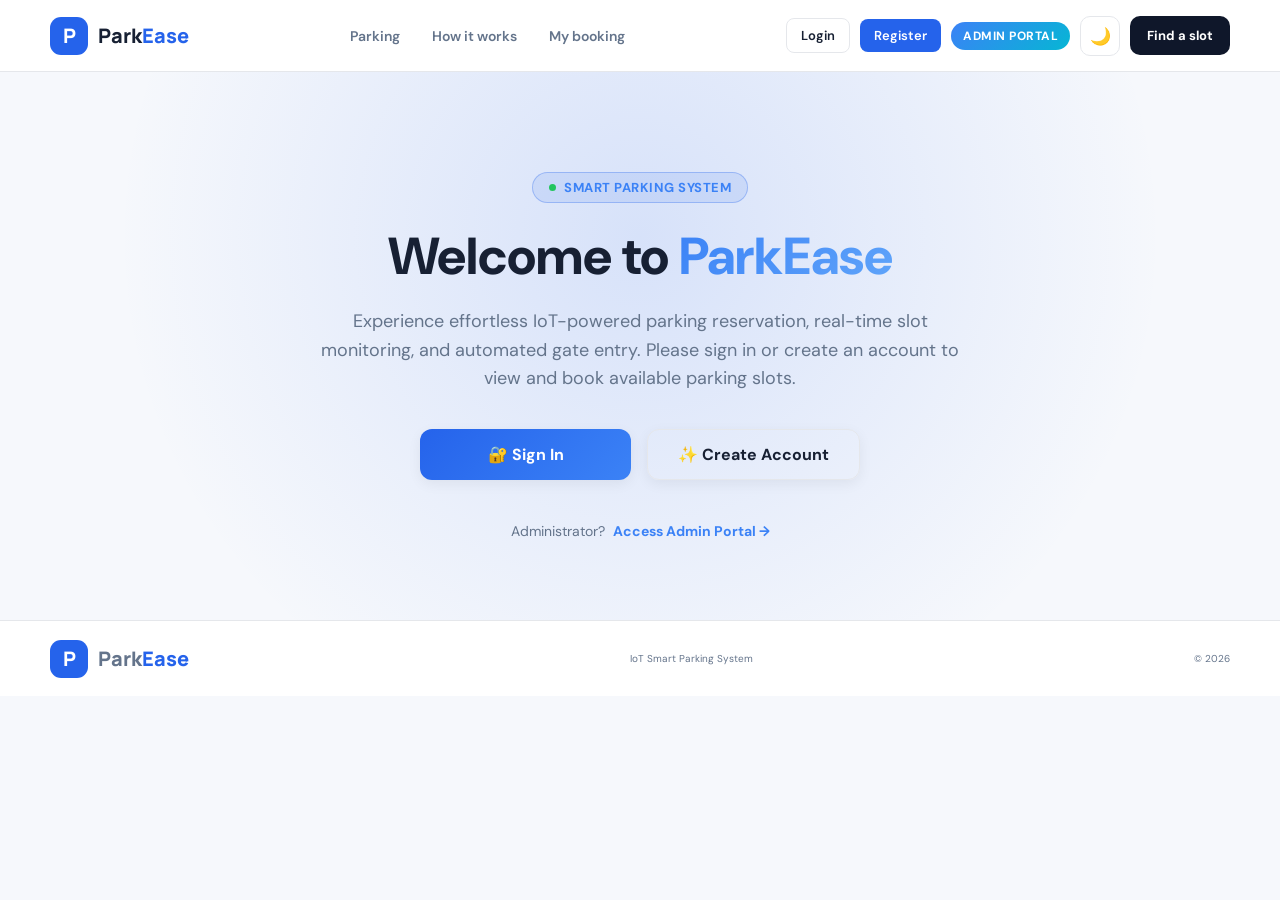
==== commit 9e7fbc55: "Enforce exactly 10-digit vehicle number validation" ====
--- a/frontend/index.html
+++ b/frontend/index.html
@@ -887,8 +887,10 @@
 
                 <input type="text"
                        id="vehicleNumber"
-                       placeholder="e.g. MH12AB1234"
-                       maxlength="12"
+                       placeholder="e.g. MH05SD2341"
+                       minlength="10"
+                       maxlength="10"
+                       pattern="[A-Za-z0-9]{10}"
                        autocomplete="off"
                        required>
 
